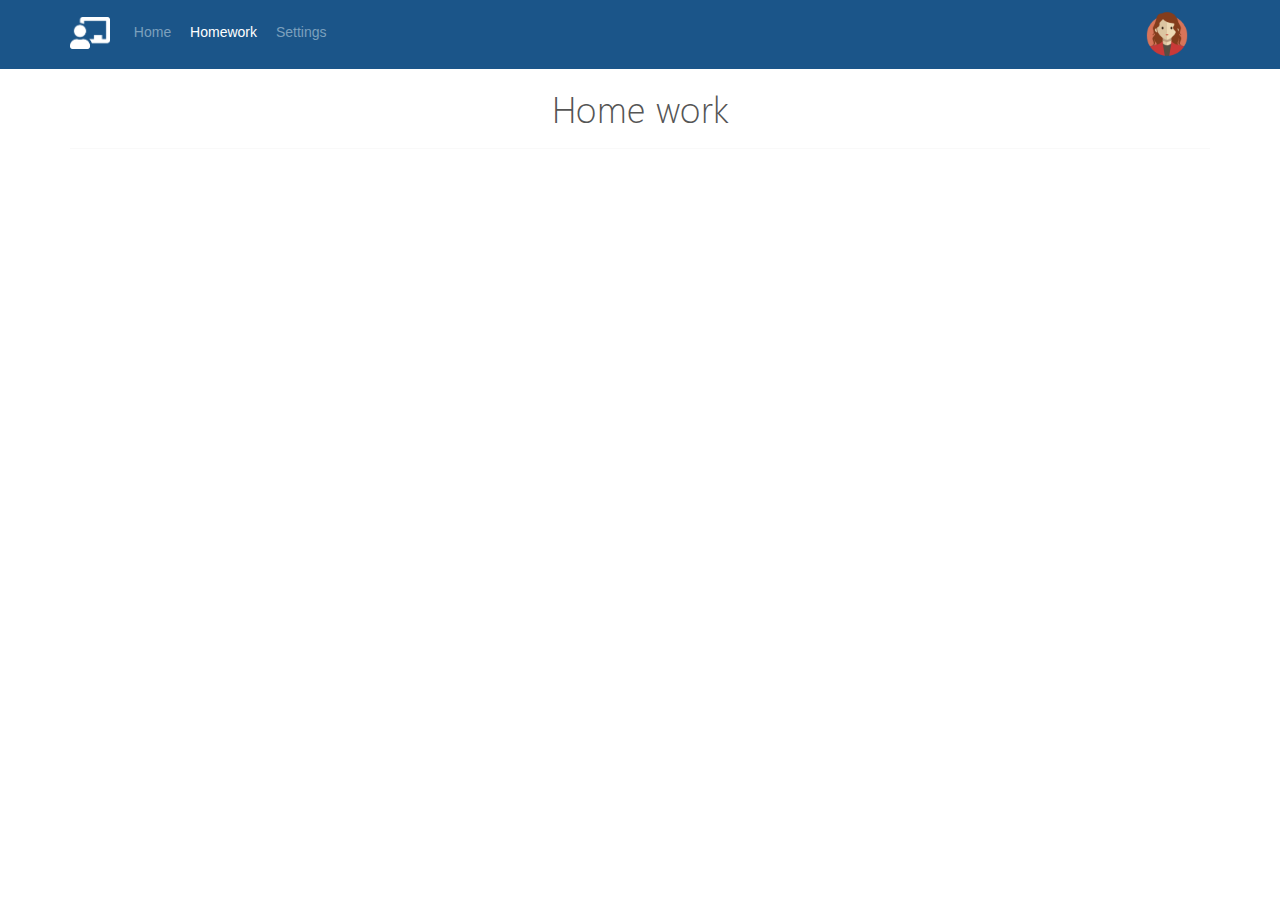
==== pages/home_work.html @ 1a7b4ec0 "Add new page Home with Header" ====
<!DOCTYPE html>
<html lang="ru">
<head>
	<meta charset="utf-8">
	<title>DZ#1</title>
	<meta name="description" content="">
	<meta http-equiv="X-UA-Compatible" content="IE=edge">
	<meta name="viewport" content="width=device-width, initial-scale=1, shrink-to-fit=no">
	<link rel="stylesheet" href="../libs/bootstrap/css/bootstrap-grid.min.css">
	<link rel="stylesheet" href="../libs/bootstrap/css/bootstrap.min.css">
	<link rel="stylesheet" href="../css/fonts.css">
	<link rel="stylesheet" href="../css/main.css">
	<link rel="stylesheet" href="../css/media.css">
</head>
<body>

	<header>
		<div class="container">
			<div class="row">
				<div class="col-md-11">
					<img src="../icons/chalkboard-teacher-solid.png" alt="chalkboard-teacher" class="logo">
					<ul>
						<li><a href="#">Home</a></li>
						<li><a href="#" class="active">Homework</a></li>
						<li><a href="#">Settings</a></li>
					</ul>
				</div>
				<div class="col-md-1">
					<img src="../icons/av_64.png" alt="av_64" class="user">
				</div>
			</div>
		</div>
	</header>

	<main class="container">
		
		<h1>Home work</h1>

		<div class="row">
			
			
		</div>

	</main>



	
	<script src="../libs/bootstrap/js/bootstrap.min.js"></script>
	<script src="../js/common.js"></script>
</body>
</html>
---- css/fonts.css ----
@font-face {
  font-family: "RobotoRegular";
  font-style: normal;
  font-weight: normal;
  src: url("../fonts/RobotoRegular/RobotoRegular.eot?#iefix") format("embedded-opentype"), 
url("../fonts/RobotoRegular/RobotoRegular.woff") format("woff"), 
url("../fonts/RobotoRegular/RobotoRegular.ttf") format("truetype"); }

@font-face {
  font-family: "SegoeWP";
  font-style: normal;
  font-weight: normal;
  src: url("../fonts/SegoeWP.ttf") format("truetype"); }

@font-face {
  font-family: "SegoeWPLight";
  font-style: normal;
  font-weight: normal;
  src: url("../fonts/SegoeWPLight.ttf") format("truetype"); }

@font-face {
  font-family: "SourceSPR";
  font-style: normal;
  font-weight: normal;
  src: url("../fonts/SourceSansPro-Regular.otf") format("truetype"); }
---- css/main.css ----
*{
	margin: 0;
	padding: 0;
	font-family: Arial, sans-serif;
}

body {}

/*//////////HEADER///////////*/

body > header {
	background-color: #1B5589;
}

header .col-md-11 {
	margin: 17px 0;
}

header .logo {
	display: inline-block;
	height: 32px;
	/*margin: 15px 20px 15px 0;*/
}

header ul {
	display: inline-block;
	margin-left: 20px;
}

header ul li {
	display: inline-block;
	list-style-type: none;
	margin-right: 15px;
}

header li > a {
	color: #7CA0BD;
}

header li > a.active {
	color: #fff;
}

header li > a:hover {
	color: #fff;
	text-decoration: none;
}

header .user {
	height: 48px;
	margin: 10px 0;
}

/*//////////MAIN///////////*/

main h1, main h2 {
	font-family: "SegoeWPLight", sans-serif;
	color: #555;
	/*font-weight: 300;*/
	text-align: center;
    padding-bottom: 20px;
}

main h1 {
	border-bottom: 1px solid #F9F9F9;
}

main .wrap {
	border: 1px solid #E9E9E9;
	border-radius: 4px;
}

article {
	border-bottom: 1px solid #E9E9E9;
	width: 100%;
	padding: 15px 20px;
	display: -webkit-flex;
	display: -moz-flex;
	display: -ms-flex;
	display: -o-flex;
	display: flex;
}

article img {
	margin-right: 20px;
}

article header {
	display: inline-block;
}

article header h1 {
	font-family: "RobotoRegular", sans-serif;
	font-size: 18px;
	font-weight: 700;
	margin: 0;
	margin-bottom: 15px;
}

article span {
	float: right;
	font-size: 14px;
	color: #999;
}

main .wrap article p {
	font-size: 16px;
    word-spacing: 2px;
}

main button {
	width: 100%;
	padding: 10px;
	margin-top: 20px;
	border: none;
	border-radius: 4px;
}

main button.more_news {	
	color: #fff;
	background-color: #6C757D;
}

main .grid_container {
	display: grid;
	grid-template-columns: 3fr 1fr 3fr;
	grid-auto-rows: 1fr;
	grid-column-gap: 15px;
	grid-row-gap: 3px;
	-ms-align-items: center;
	align-items: center;
	justify-content: center;
}

.left_arrow, .right_arrow {
	border: 1px solid #aaa;
	border-radius: 3px;
	padding: 5px 10px;
    width: max-content;
    font-size: 16px;
    font-weight: 600;
}

.grid_container .left_arrow {
	text-align: right;
	justify-self: end;

}

main .grid_container .date {
	padding: 6px 10px;
	font-size: 14px;
	letter-spacing: -0.5px;
	font-weight: 300;
}

.reward span {
	font-size: 18px;
	font-weight: bold;
}

main button.more_rewards {
	color: #000;
	background-color: #F8F9FA;
}
---- css/media.css ----
/*==========  Desktop First Method  ==========*/

/* Large Devices, Wide Screens */
@media only screen and (max-width : 1200px) {

}

/* Medium Devices, Desktops */
@media only screen and (max-width : 992px) {

}

/* Small Devices, Tablets */
@media only screen and (max-width : 768px) {

	/*Disable Animation on Mobile Devices*/
	.animated {
		/*CSS transitions*/
		-o-transition-property: none !important;
		-moz-transition-property: none !important;
		-ms-transition-property: none !important;
		-webkit-transition-property: none !important;
		transition-property: none !important;
		/*CSS transforms*/
		-o-transform: none !important;
		-moz-transform: none !important;
		-ms-transform: none !important;
		-webkit-transform: none !important;
		transform: none !important;
		/*CSS animations*/
		-webkit-animation: none !important;
		-moz-animation: none !important;
		-o-animation: none !important;
		-ms-animation: none !important;
		animation: none !important;
	}

}

/* Extra Small Devices, Phones */
@media only screen and (max-width : 480px) {

}

/* Custom, iPhone Retina */
@media only screen and (max-width : 320px) {

}


/*==========  Mobile First Method  ==========*/

/* Custom, iPhone Retina */
@media only screen and (min-width : 320px) {

}

/* Extra Small Devices, Phones */
@media only screen and (min-width : 480px) {

}

/* Small Devices, Tablets */
@media only screen and (min-width : 768px) {

}

/* Medium Devices, Desktops */
@media only screen and (min-width : 992px) {

}

 /* Large Devices, Wide Screens */
@media only screen and (min-width : 1200px) {

}
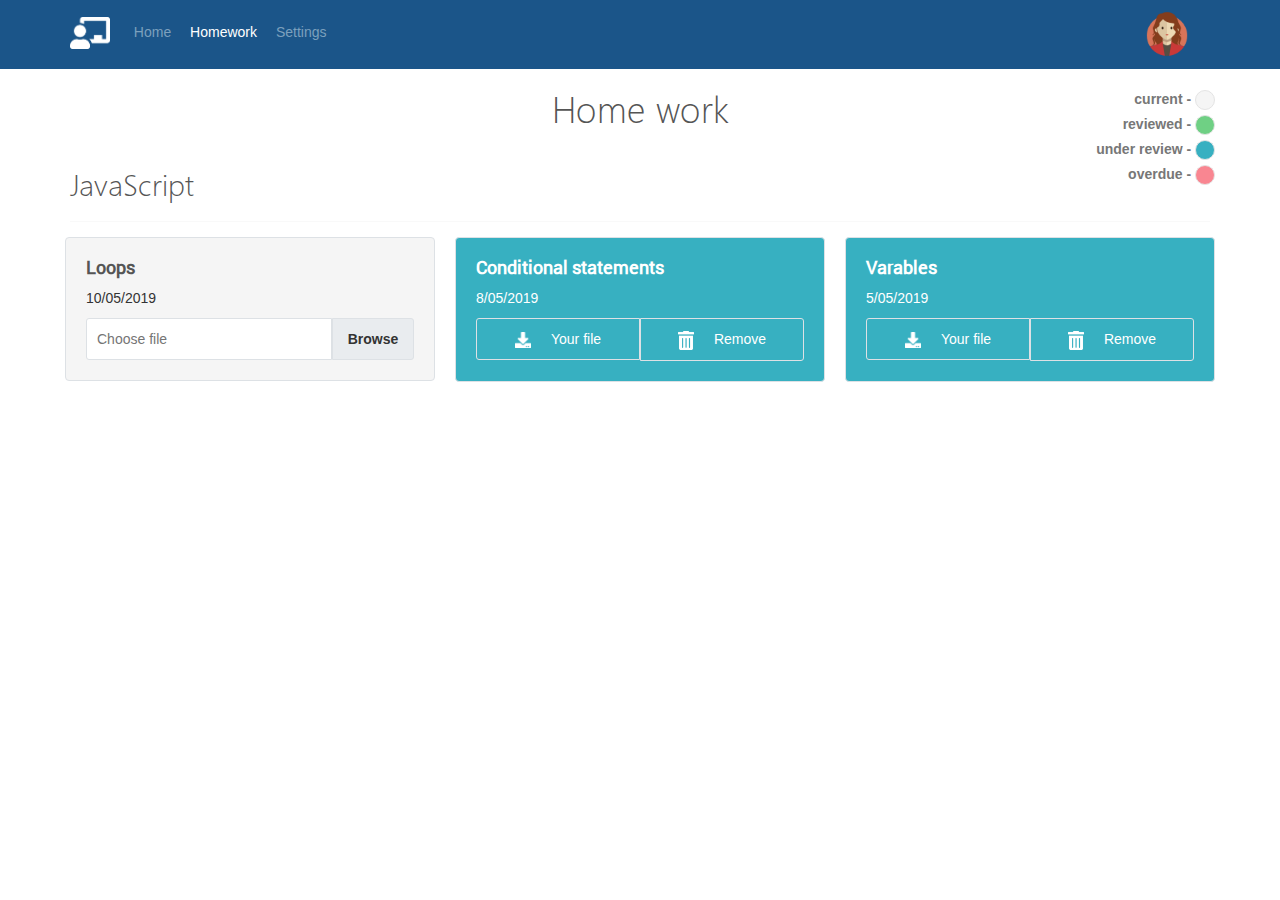
==== commit dbb63dcb: "Add new page Home with Header" ====
--- a/pages/home_work.html
+++ b/pages/home_work.html
@@ -20,7 +20,7 @@
 				<div class="col-md-11">
 					<img src="../icons/chalkboard-teacher-solid.png" alt="chalkboard-teacher" class="logo">
 					<ul>
-						<li><a href="#">Home</a></li>
+						<li><a href="../index.html">Home</a></li>
 						<li><a href="#" class="active">Homework</a></li>
 						<li><a href="#">Settings</a></li>
 					</ul>
@@ -36,10 +36,60 @@
 		
 		<h1>Home work</h1>
 
-		<div class="row">
-			
-			
+		<div class="legend">
+			<label for="current">current - </label>
+			<div id="current" class="current"></div> <br>
+
+			<label for="reviewed">reviewed - </label>
+			<div id="reviewed" class="reviewed"></div> <br>
+
+			<label for="under_review">under review - </label>
+			<div id="under_review" class="under_review"></div> <br>
+
+			<label for="overdue">overdue - </label>
+			<div id="overdue" class="overdue"></div>
 		</div>
+
+		<section>
+			<h2>JavaScript</h2>
+			<div class="row">
+				<div class="col-md-4">
+					<article class="current">
+						<header>
+							<h1>Loops</h1>
+						</header>
+						<p>10/05/2019</p>
+						<form action="#" method="post" name="browse">
+							<input type="text" placeholder="Choose file" id="choose"><label for="choose">Browse</label>
+						</form>
+					</article>
+				</div>
+
+				<div class="col-md-4">
+					<article class="under_review">
+						<header>
+							<h1>Conditional statements</h1>
+						</header>
+						<p>8/05/2019</p>
+						<form action="#" method="post" name="under_review">
+							<button class="download"><img src="../icons/download-solid.png" alt="download">Your file</button><button class="remove"><img src="../icons/trash-alt-solid.png" alt="trash">Remove</button>
+						</form>
+					</article>
+				</div>
+
+				<div class="col-md-4">
+					<article class="under_review">
+						<header>
+							<h1>Varables</h1>
+						</header>
+						<p>5/05/2019</p>
+						<form action="#" method="post" name="under_review">
+							<button class="download"><img src="../icons/download-solid.png" alt="download">Your file</button><button class="remove"><img src="../icons/trash-alt-solid.png" alt="trash">Remove</button>
+						</form>
+					</article>
+				</div>
+			</div>
+		</section>
 
 	</main>
 
--- a/css/main.css
+++ b/css/main.css
@@ -59,9 +59,15 @@
 	/*font-weight: 300;*/
 	text-align: center;
     padding-bottom: 20px;
+    margin-bottom: 0;
 }
 
 main h1 {
+	/*border-bottom: 1px solid #F9F9F9;*/
+}
+
+main hr {
+	margin-top: 0;
 	border-bottom: 1px solid #F9F9F9;
 }
 
@@ -162,4 +168,138 @@
 main button.more_rewards {
 	color: #000;
 	background-color: #F8F9FA;
+}
+
+
+
+/*//////////Page Homework///////////*/
+
+main {
+	position: relative;
+}
+
+main .legend {
+	margin-top: 20px;
+	text-align: right;
+	position: absolute;
+	right: 10px;
+	top: 0;
+}
+
+main .legend label {
+	color: #777;
+}
+
+main .legend > div {
+	display: inline-block;
+	width: 20px;
+	height: 20px;
+	border: 1px solid #E4E4E4;
+	border-radius: 50%;
+	vertical-align: middle;
+}
+
+.current {
+/*main .legend .current {*/
+	background-color: #F5F5F5;
+}
+
+.reviewed {
+/*main .legend .reviewed {	*/
+	background-color: #6FD084;
+	color: #fff;
+}
+
+.under_review {
+/*main .legend .under_review {*/
+	background-color: #37B0C1;
+	color: #fff;
+}
+
+.overdue {
+/*main .legend .overdue {*/
+	background-color: #F98691;
+	color: #fff;
+}
+
+main section {
+	width: 100%;
+}
+
+main section h2 {
+	text-align: left;
+	border-bottom: 1px solid #F9F9F9;	
+}
+
+main section .row {
+	margin-top: 15px;
+}
+
+.col-md-4 {
+	padding: 0 10px;
+}
+
+main section article {
+	display: block;
+	border: 1px solid #DDE1E5;
+	border-radius: 4px;
+	padding: 20px;
+	/*margin-right: 30px;*/
+	border-radius: 4px;
+}
+
+main section article header h1{
+	display: block;
+	padding-bottom: 0;
+	margin-bottom: 10px;
+}
+
+main section article header p {
+	display: block;
+}
+
+main section article form input,
+main section article form label {
+	padding: 10px;
+}
+
+main section article form input {
+	width: 75%;
+	border: 1px solid #DDE1E5;
+	border-radius: 3px 0 0 3px
+}
+
+main section article form label {
+	width: 25%;
+	margin-bottom: 0;
+	border: 1px solid #DDE1E5;
+	border-radius: 0 3px 3px 0;
+	background-color: #E9ECEF;
+	text-align: center;
+}
+
+.reviewed header > h1, 
+.under_review header > h1, 
+.overdue header > h1 {
+/*.reviewed p, .under_review p, .overdue p, {*/
+	color: #fff;
+}
+
+main section article form button {
+	width: 50%;
+	margin-top: 0;
+	border: 1px solid #DDE1E5;
+	background: none;
+}
+
+main section article form button.download {
+	border-radius: 3px 0 0 3px;
+}
+
+main section article form button.remove {
+	border-radius: 0 3px 3px 0;
+}
+
+main section article form button img {
+	width: 16px;
 }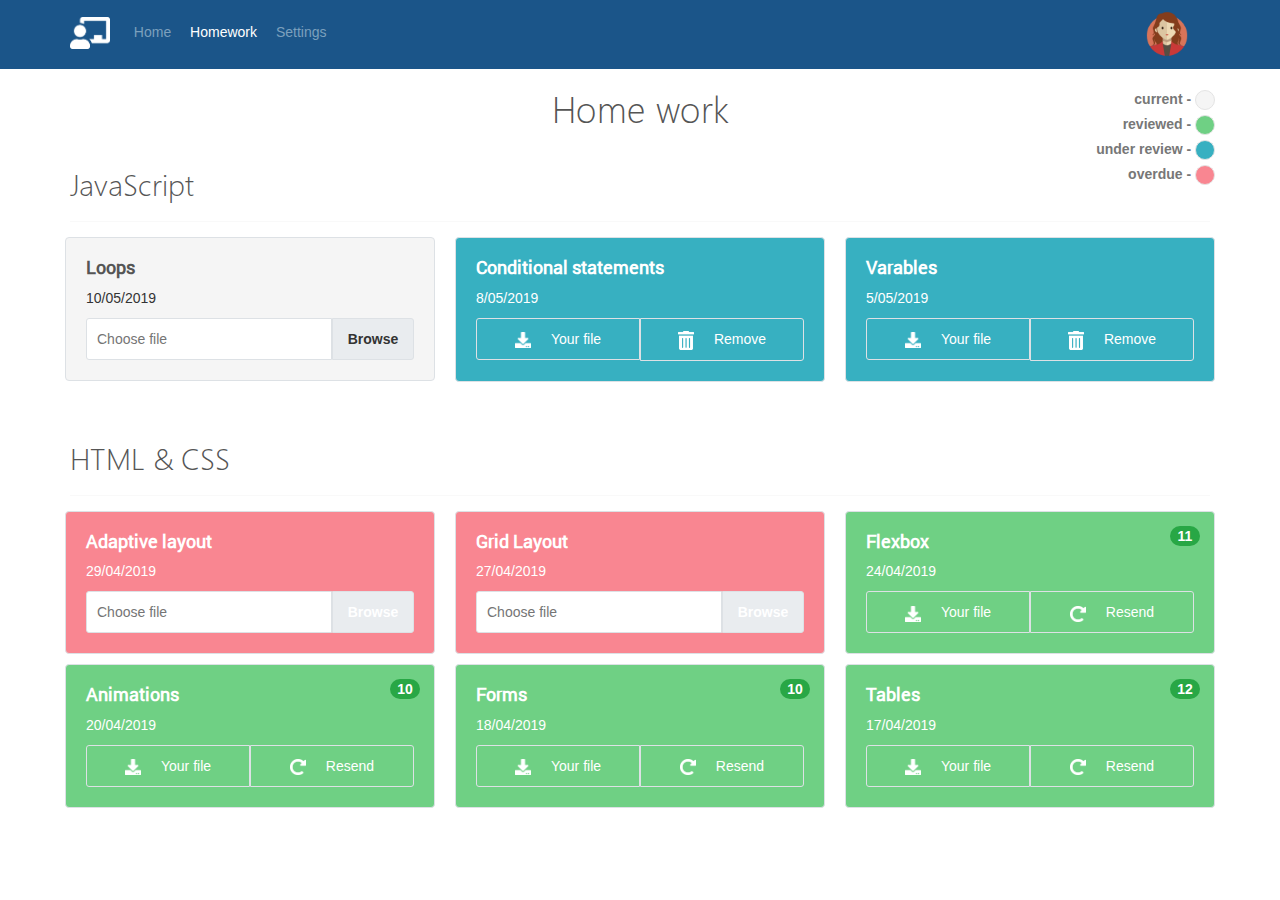
==== commit eb79e055: "Add new page Main Section html+css" ====
--- a/pages/home_work.html
+++ b/pages/home_work.html
@@ -91,6 +91,88 @@
 			</div>
 		</section>
 
+		<section>
+			<h2>HTML & CSS</h2>
+			<div class="row">
+				<div class="col-md-4">
+					<article class="overdue">
+						<header>
+							<h1>Adaptive layout</h1>
+						</header>
+						<p>29/04/2019</p>
+						<form action="#" method="post" name="browse">
+							<input type="text" placeholder="Choose file" id="choose"><label for="choose">Browse</label>
+						</form>
+					</article>
+				</div>
+
+				<div class="col-md-4">
+					<article class="overdue">
+						<header>
+							<h1>Grid Layout</h1>
+						</header>
+						<p>27/04/2019</p>
+						<form action="#" method="post" name="browse">
+							<input type="text" placeholder="Choose file" id="choose"><label for="choose">Browse</label>
+						</form>
+					</article>
+				</div>				
+
+				<div class="col-md-4">
+					<article class="reviewed">
+						<header>
+							<h1>Flexbox</h1>
+						</header>
+						<b class="appraisal">11</b>
+						<p>24/04/2019</p>
+						<form action="#" method="post" name="under_review">
+							<button class="download"><img src="../icons/download-solid.png" alt="download">Your file</button><button class="remove"><img src="../icons/redo-alt-solid.png" alt="redo">Resend</button>
+						</form>
+					</article>
+				</div>
+				<!--  -->			
+
+				<div class="col-md-4">
+					<article class="reviewed">
+						<header>
+							<h1>Animations</h1>
+						</header>
+						<b class="appraisal">10</b>
+						<p>20/04/2019</p>
+						<form action="#" method="post" name="under_review">
+							<button class="download"><img src="../icons/download-solid.png" alt="download">Your file</button><button class="remove"><img src="../icons/redo-alt-solid.png" alt="redo">Resend</button>
+						</form>
+					</article>
+				</div>			
+
+				<div class="col-md-4">
+					<article class="reviewed">
+						<header>
+							<h1>Forms</h1>
+						</header>
+						<b class="appraisal">10</b>
+						<p>18/04/2019</p>
+						<form action="#" method="post" name="under_review">
+							<button class="download"><img src="../icons/download-solid.png" alt="download">Your file</button><button class="remove"><img src="../icons/redo-alt-solid.png" alt="redo">Resend</button>
+						</form>
+					</article>
+				</div>			
+
+				<div class="col-md-4">
+					<article class="reviewed">
+						<header>
+							<h1>Tables</h1>
+						</header>
+						<b class="appraisal">12</b>
+						<p>17/04/2019</p>
+						<form action="#" method="post" name="under_review">
+							<button class="download"><img src="../icons/download-solid.png" alt="download">Your file</button><button class="remove"><img src="../icons/redo-alt-solid.png" alt="redo">Resend</button>
+						</form>
+					</article>
+				</div>
+			</div>
+		</section>
+
 	</main>
 
 
--- a/css/main.css
+++ b/css/main.css
@@ -224,6 +224,7 @@
 
 main section {
 	width: 100%;
+	margin-bottom: 50px;
 }
 
 main section h2 {
@@ -246,12 +247,28 @@
 	padding: 20px;
 	/*margin-right: 30px;*/
 	border-radius: 4px;
+	margin-bottom: 10px;
 }
 
 main section article header h1{
 	display: block;
 	padding-bottom: 0;
 	margin-bottom: 10px;
+}
+
+
+
+main section .reviewed .appraisal {
+	/*float: none;*/
+	background-color: #28A745;
+	width: 30px;
+	border-radius: 10px;
+	display: block;
+	position: absolute;
+	top: 15px;
+	right: 25px;
+	text-align: center;
+
 }
 
 main section article header p {
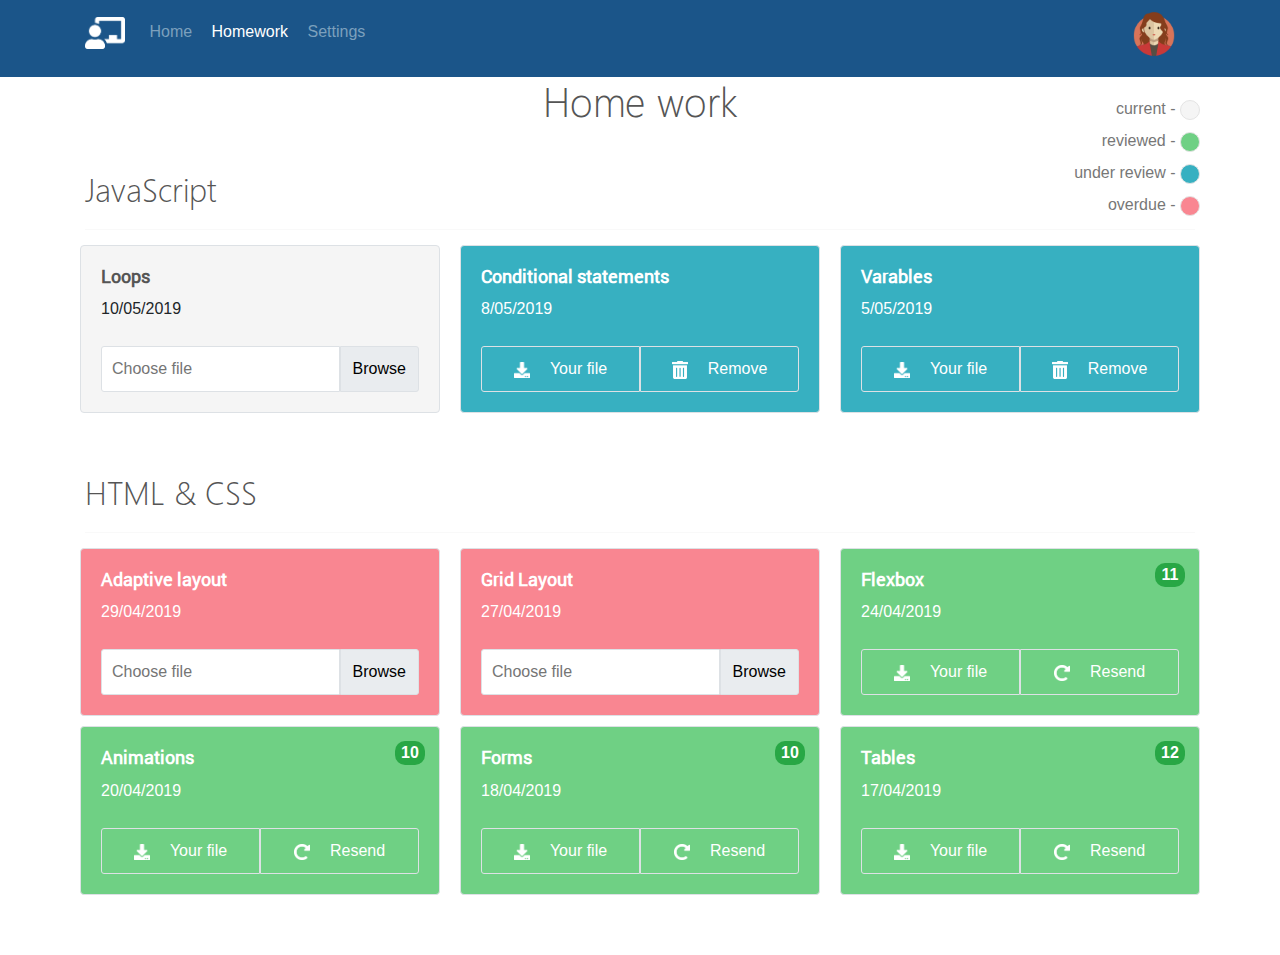
==== commit f27e91c6: "Add new page Setting with all Main" ====
--- a/pages/home_work.html
+++ b/pages/home_work.html
@@ -22,7 +22,7 @@
 					<ul>
 						<li><a href="../index.html">Home</a></li>
 						<li><a href="#" class="active">Homework</a></li>
-						<li><a href="#">Settings</a></li>
+						<li><a href="settings.html">Settings</a></li>
 					</ul>
 				</div>
 				<div class="col-md-1">
